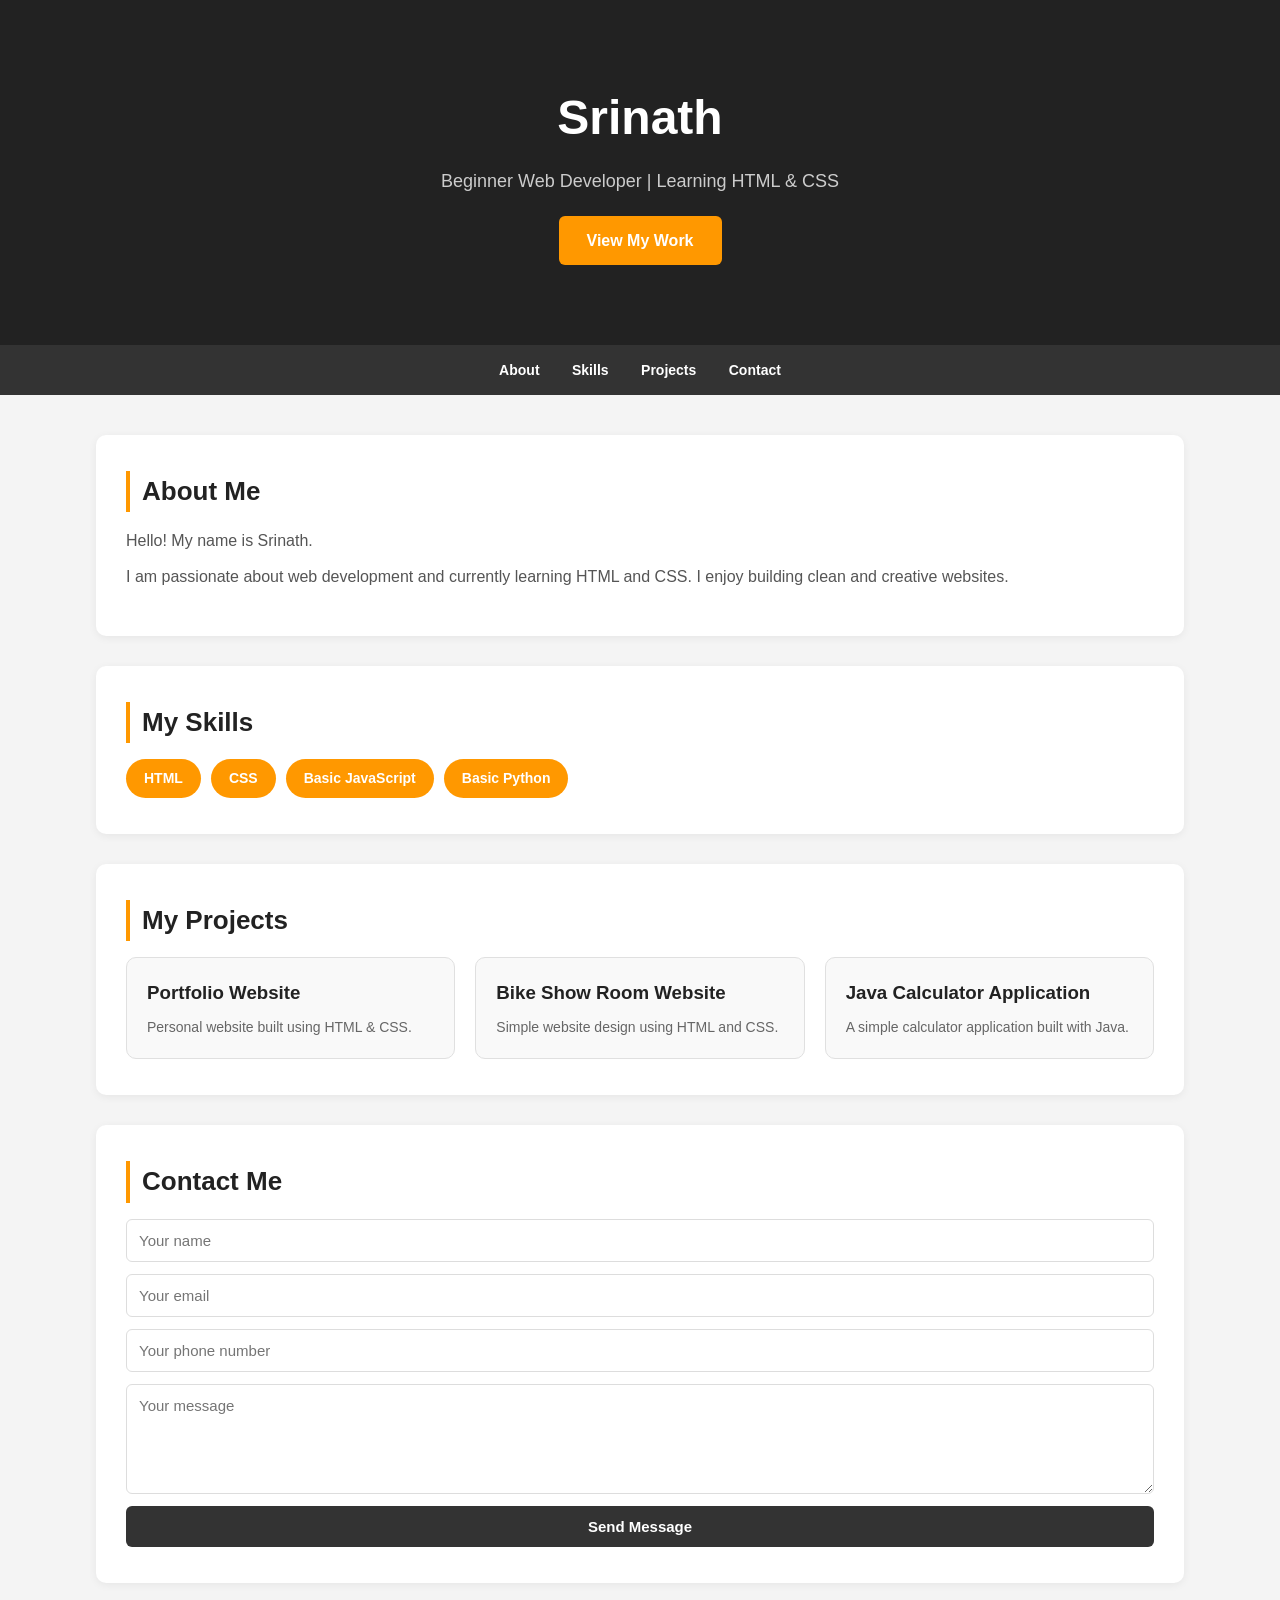
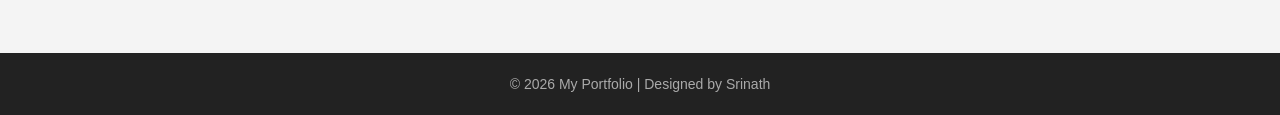
==== index.html @ c8b8d263 "Add files via upload" ====
<!DOCTYPE html>
<html lang="en">
<head>
  <meta charset="UTF-8"/>
  <meta name="viewport" content="width=device-width, initial-scale=1.0"/>
  <title>Srinath Portfolio</title>
  <link rel="stylesheet" href="port.css"/>
</head>
<body>

  <!-- HERO -->
  <header class="hero">
    <h1>Srinath</h1>
    <p>Beginner Web Developer | Learning HTML &amp; CSS</p>
    <a href="#projects" class="btn">View My Work</a>
  </header>

  <!-- NAV -->
  <nav>
    <a href="#about">About</a>
    <a href="#skills">Skills</a>
    <a href="#projects">Projects</a>
    <a href="#contact">Contact</a>
  </nav>

  <div class="container">

    <!-- ABOUT -->
    <section id="about">
      <h2>About Me</h2>
      <p>Hello! My name is Srinath.</p>
      <p>I am passionate about web development and currently learning HTML and CSS. I enjoy building clean and creative websites.</p>
    </section>

    <!-- SKILLS -->
    <section id="skills">
      <h2>My Skills</h2>
      <div class="skill-box">
        <div class="skill">HTML</div>
        <div class="skill">CSS</div>
        <div class="skill">Basic JavaScript</div>
        <div class="skill">Basic Python</div>
      </div>
    </section>

    <!-- PROJECTS -->
    <section id="projects">
      <h2>My Projects</h2>
      <div class="project-container">

        <a href="index.html" class="card">
          <h3>Portfolio Website</h3>
          <p>Personal website built using HTML &amp; CSS.</p>
        </a>

        <a href="Bike.html" class="card">
          <h3>Bike Show Room Website</h3>
          <p>Simple website design using HTML and CSS.</p>
        </a>

        <a href="DSK.html" class="card">
          <h3>Java Calculator Application</h3>
          <p>A simple calculator application built with Java.</p>
        </a>

      </div>
    </section>

    <!-- CONTACT -->
    <section id="contact">
      <h2>Contact Me</h2>
      <form>
        <input type="text" placeholder="Your name" required/>
        <input type="email" placeholder="Your email" required/>
        <input type="tel" placeholder="Your phone number" pattern="[0-9]{10}"/>
        <textarea rows="4" placeholder="Your message" required></textarea>
        <input type="submit" value="Send Message"/>
      </form>
    </section>

  </div>

  <!-- FOOTER -->
  <footer>
    <p>© 2026 My Portfolio | Designed by Srinath</p>
  </footer>

  <script>
    // 1. FORM SUBMIT — show a success message
    document.querySelector('form').addEventListener('submit', function(e) {
      e.preventDefault();
      alert('Thanks for your message! I will get back to you soon.');
      this.reset();
    });


    // 3. BACK TO TOP BUTTON — appears when you scroll down
    var backBtn = document.createElement('button');
    backBtn.textContent = '↑ Top';
    backBtn.style.cssText =
      'position:fixed; bottom:30px; right:30px; padding:10px 16px;' +
      'background:#ff9800; color:white; border:none; border-radius:6px;' +
      'font-weight:bold; cursor:pointer; display:none; font-size:14px;';
    document.body.appendChild(backBtn);

    window.addEventListener('scroll', function() {
      backBtn.style.display = window.scrollY > 300 ? 'block' : 'none';
    });

    backBtn.addEventListener('click', function() {
      window.scrollTo({ top: 0, behavior: 'smooth' });
    });

    // 4. SKILL CLICK — click a skill badge to highlight/unhighlight it
    document.querySelectorAll('.skill').forEach(function(skill) {
      skill.style.cursor = 'pointer';
      skill.addEventListener('click', function() {
        var isSelected = this.style.background === 'rgb(34, 34, 34)';
        this.style.background = isSelected ? '#ff9800' : '#222';
      });
    });
  </script>

</body>
</html>
---- port.css ----
* {
      margin: 0;
      padding: 0;
      box-sizing: border-box;
      font-family: Arial, Helvetica, sans-serif;
    }

    body {
      background: #f4f4f4;
      color: #333;
      line-height: 1.6;
    }

    /* HERO */
    .hero {
      background: #222;
      color: white;
      text-align: center;
      padding: 80px 20px;
    }

    .hero h1 {
      font-size: 48px;
      margin-bottom: 10px;
    }

    .hero p {
      font-size: 18px;
      color: #ccc;
    }

    .btn {
      display: inline-block;
      margin-top: 20px;
      padding: 12px 28px;
      background: #ff9800;
      color: white;
      text-decoration: none;
      border-radius: 6px;
      font-weight: bold;
      transition: background 0.3s;
    }

    .btn:hover {
      background: #e68900;
    }

    /* NAV */
    nav {
      background: #333;
      text-align: center;
      padding: 12px 20px;
      position: sticky;
      top: 0;
      z-index: 100;
    }

    nav a {
      color: white;
      text-decoration: none;
      margin: 0 14px;
      font-weight: bold;
      font-size: 14px;
      transition: color 0.3s;
    }

    nav a:hover {
      color: #ff9800;
    }

    /* CONTAINER */
    .container {
      width: 85%;
      max-width: 1100px;
      margin: auto;
      padding: 40px 0;
    }

    /* SECTIONS */
    section {
      background: white;
      margin-bottom: 30px;
      padding: 36px 30px;
      border-radius: 10px;
      box-shadow: 0 2px 8px rgba(0,0,0,0.06);
    }

    section h2 {
      font-size: 26px;
      margin-bottom: 16px;
      color: #222;
      border-left: 4px solid #ff9800;
      padding-left: 12px;
    }

    section p {
      color: #555;
      margin-bottom: 10px;
    }

    /* SKILLS */
    .skill-box {
      display: flex;
      flex-wrap: wrap;
      gap: 10px;
      margin-top: 10px;
    }

    .skill {
      background: #ff9800;
      color: white;
      padding: 8px 18px;
      border-radius: 20px;
      font-size: 14px;
      font-weight: bold;
    }

    /* PROJECTS */
    .project-container {
      display: grid;
      grid-template-columns: repeat(3, 1fr);
      gap: 20px;
      margin-top: 10px;
    }

    .card {
      background: #f9f9f9;
      padding: 20px;
      border-radius: 10px;
      border: 1px solid #e0e0e0;
      transition: transform 0.2s, box-shadow 0.2s;
      text-decoration: none;
      color: inherit;
      display: block;
    }

    .card:hover {
      transform: translateY(-4px);
      box-shadow: 0 6px 16px rgba(0,0,0,0.1);
    }

    .card h3 {
      color: #222;
      margin-bottom: 8px;
    }

    .card p {
      font-size: 14px;
      color: #666;
      margin: 0;
    }

    /* CONTACT FORM */
    form {
      display: flex;
      flex-direction: column;
      gap: 12px;
      margin-top: 10px;
    }

    form input,
    form textarea {
      padding: 12px;
      border: 1px solid #ddd;
      border-radius: 6px;
      font-size: 15px;
      outline: none;
      transition: border-color 0.3s;
    }

    form input:focus,
    form textarea:focus {
      border-color: #ff9800;
    }

    form textarea {
      resize: vertical;
      min-height: 110px;
    }

    form input[type="submit"] {
      background: #333;
      color: white;
      cursor: pointer;
      font-weight: bold;
      border: none;
      transition: background 0.3s;
    }

    form input[type="submit"]:hover {
      background: #ff9800;
    }

    /* FOOTER */
    footer {
      text-align: center;
      padding: 20px;
      background: #222;
      color: #aaa;
      font-size: 14px;
    }

    /* RESPONSIVE */
    @media (max-width: 900px) {
      .project-container {
        grid-template-columns: repeat(2, 1fr);
      }
    }

    @media (max-width: 600px) {
      .hero h1 {
        font-size: 32px;
      }

      .hero p {
        font-size: 15px;
      }

      nav a {
        display: inline-block;
        margin: 4px 8px;
        font-size: 13px;
      }

      .container {
        width: 94%;
      }

      section {
        padding: 24px 18px;
      }

      .project-container {
        grid-template-columns: 1fr;
      }

      .skill-box {
        justify-content: center;
      }
    }
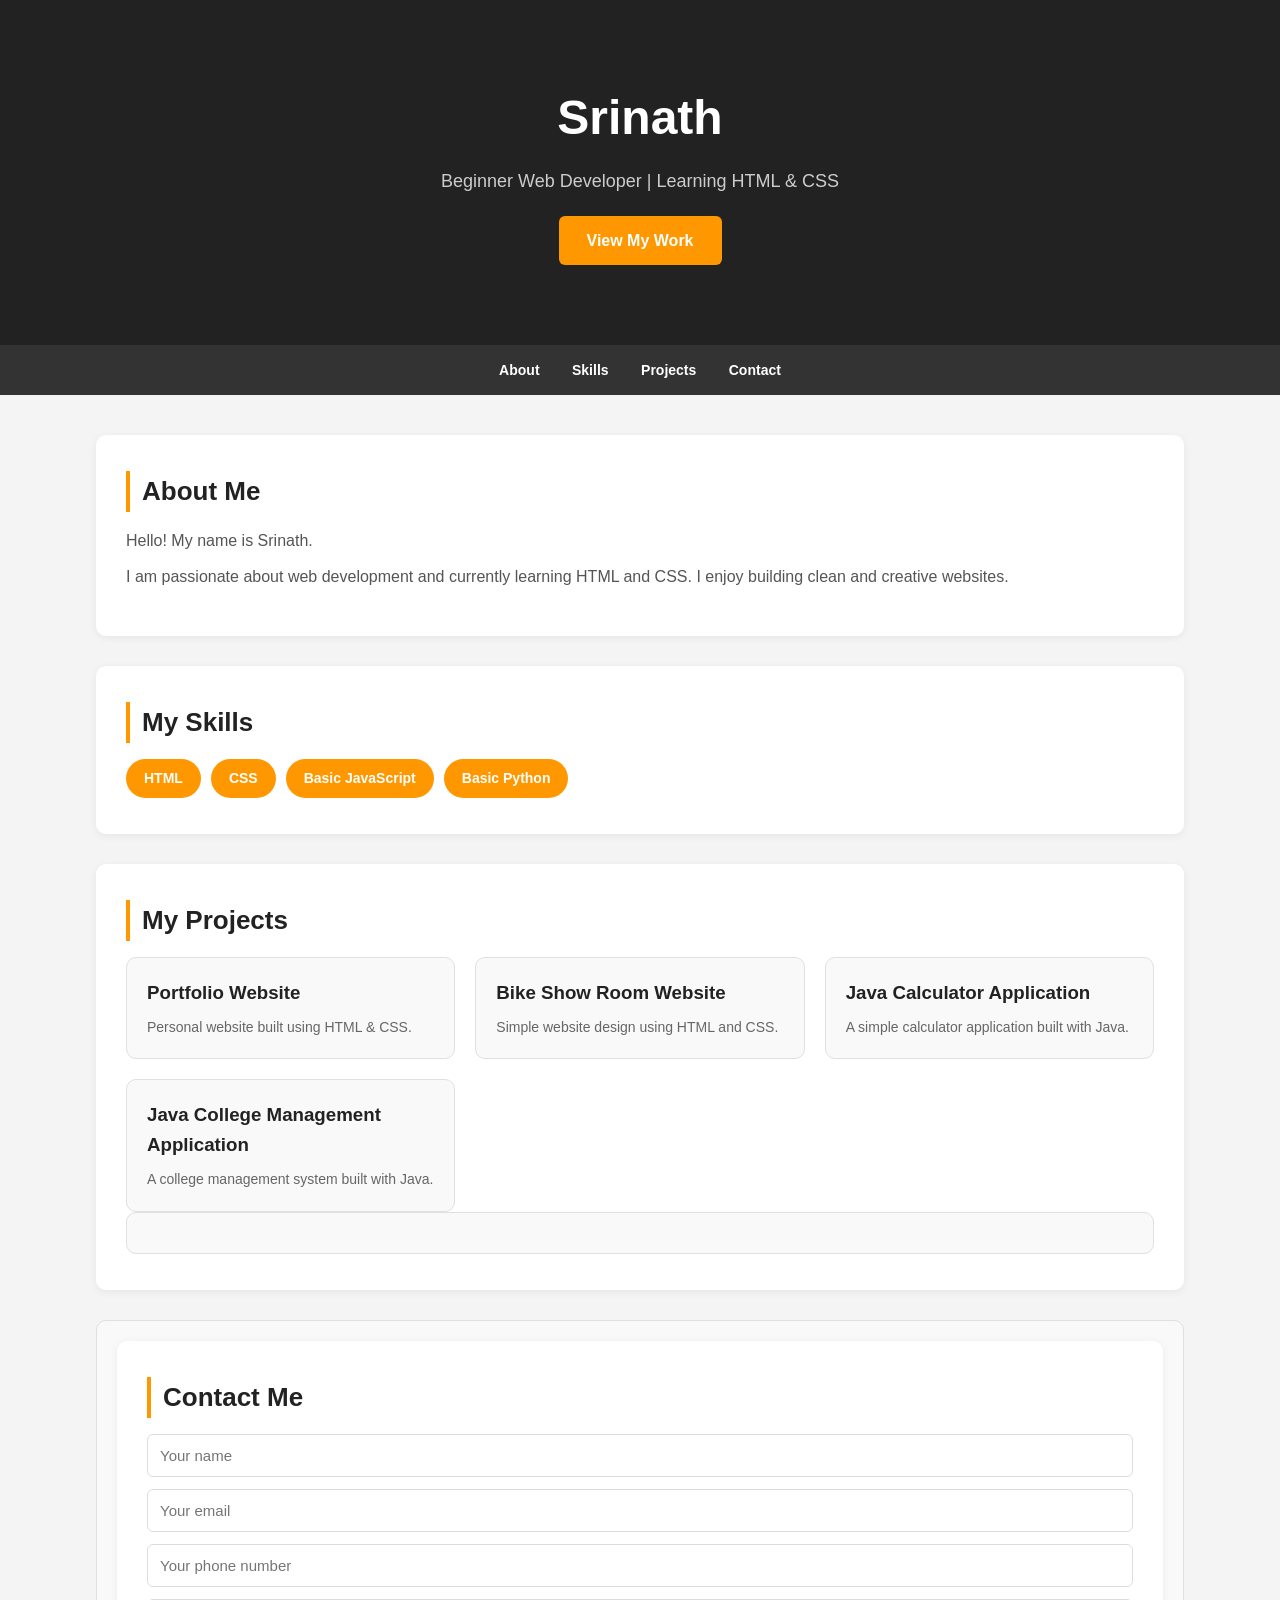
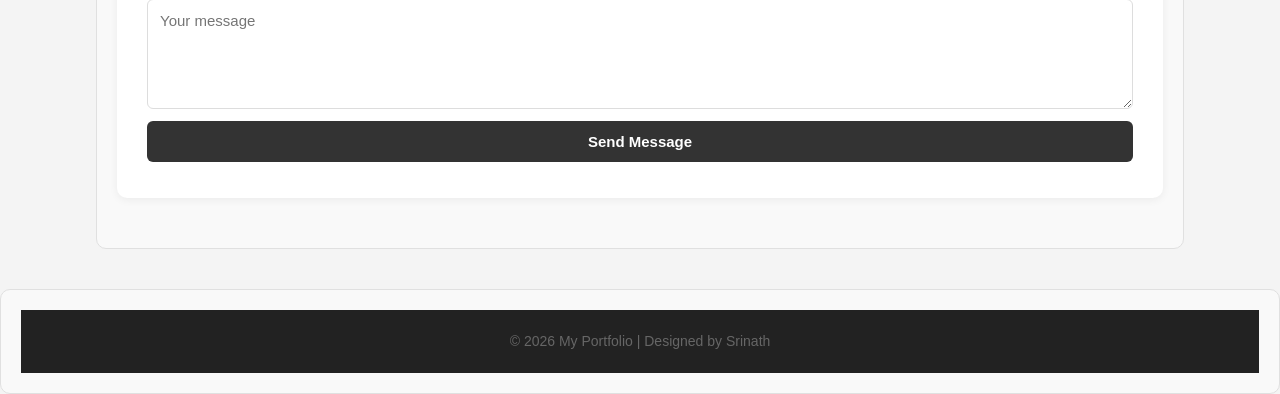
==== commit 371a49d1: "Add files via upload" ====
--- a/index.html
+++ b/index.html
@@ -63,6 +63,9 @@
           <p>A simple calculator application built with Java.</p>
         </a>
 
+        <a href="prok.html" class="card">
+          <h3>Java College Management Application</h3>
+          <p>A college management system built with Java.</p>
       </div>
     </section>
 
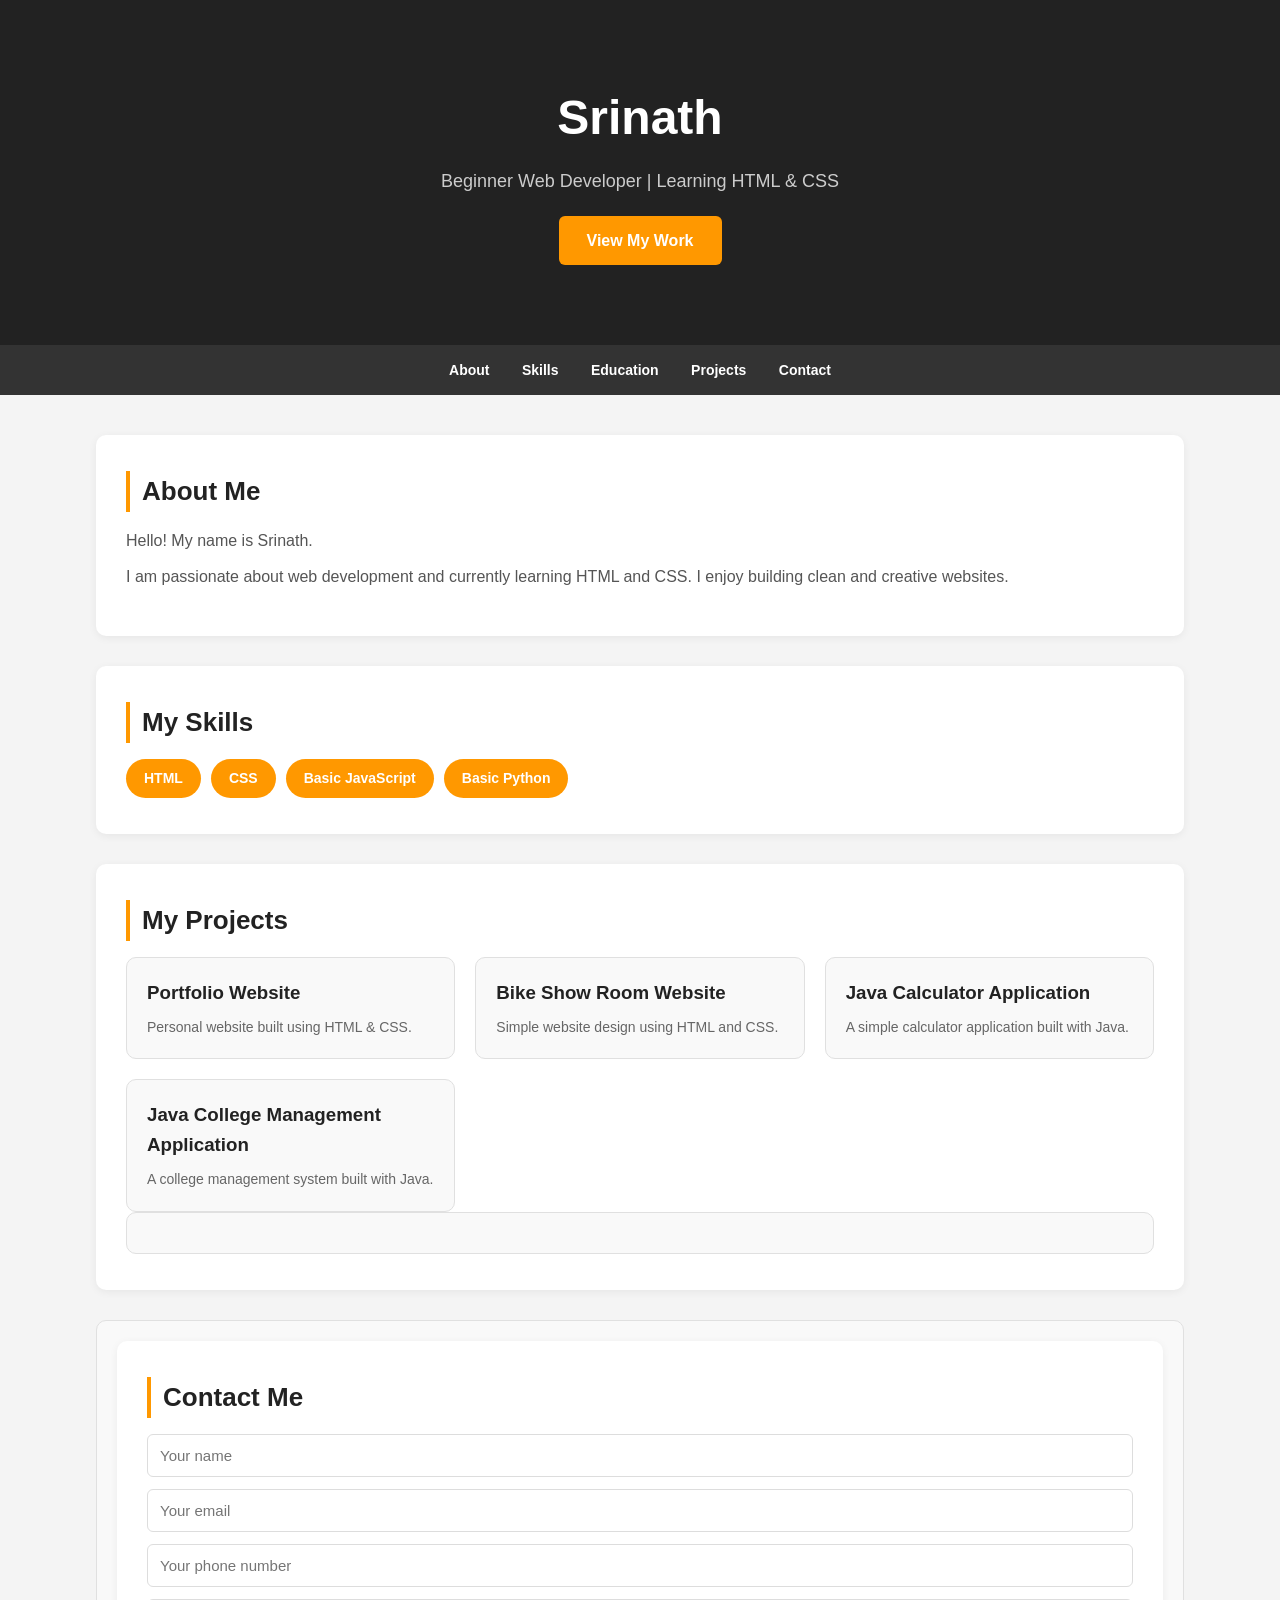
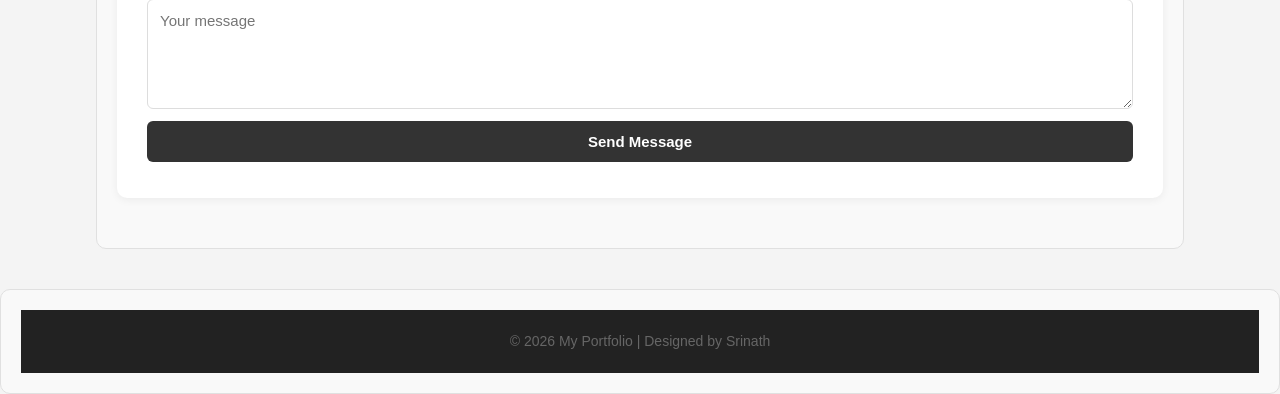
==== commit 078b1cfc: "Update index.html" ====
--- a/index.html
+++ b/index.html
@@ -17,10 +17,11 @@
 
   <!-- NAV -->
   <nav>
-    <a href="#about">About</a>
-    <a href="#skills">Skills</a>
-    <a href="#projects">Projects</a>
-    <a href="#contact">Contact</a>
+    <a href="about.html">About</a>
+    <a href="skills.html">Skills</a>
+    <a href="education.html">Education</a>
+    <a href="projects.html">Projects</a>
+    <a href="contact.html">Contact</a>
   </nav>
 
   <div class="container">
@@ -125,4 +126,6 @@
   </script>
 
 </body>
-</html>+
+</html>
+
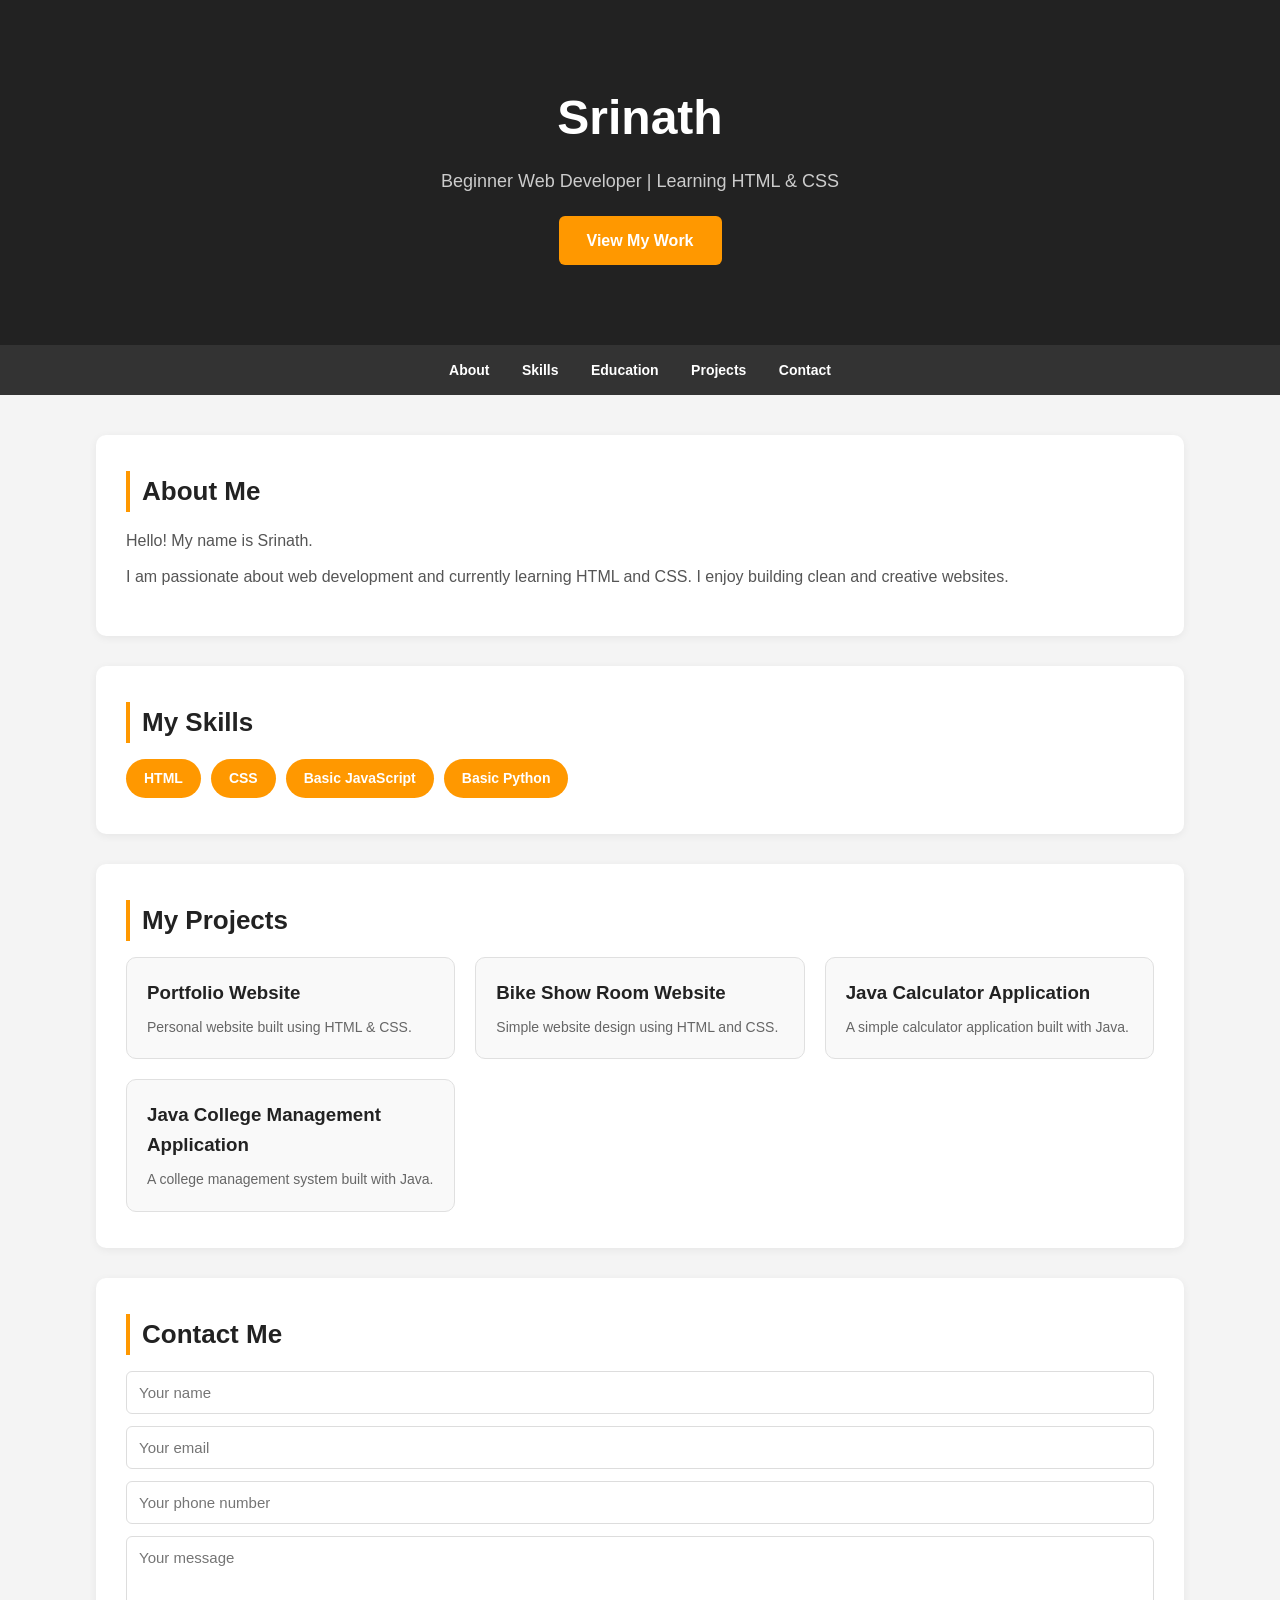
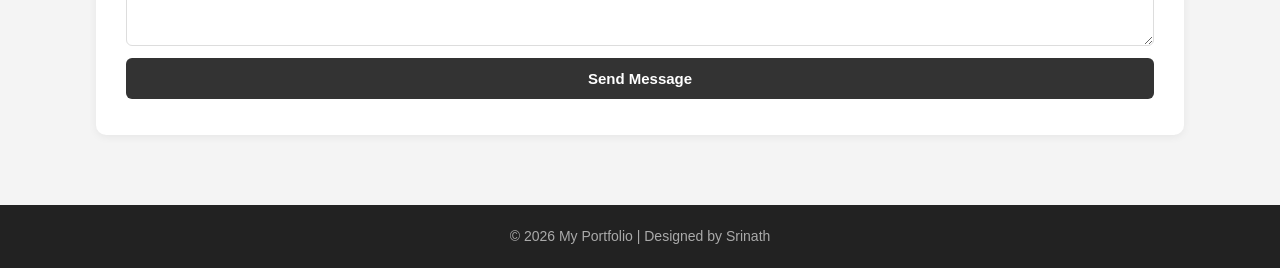
==== commit a612486c: "Fix HTML encoding issues in index.html" ====
--- a/index.html
+++ b/index.html
@@ -53,6 +53,7 @@
           <h3>Portfolio Website</h3>
           <p>Personal website built using HTML &amp; CSS.</p>
         </a>
+        
 
         <a href="Bike.html" class="card">
           <h3>Bike Show Room Website</h3>
@@ -67,6 +68,7 @@
         <a href="prok.html" class="card">
           <h3>Java College Management Application</h3>
           <p>A college management system built with Java.</p>
+          </a>
       </div>
     </section>
 
@@ -98,7 +100,7 @@
     });
 
 
-    // 3. BACK TO TOP BUTTON — appears when you scroll down
+    // 2. BACK TO TOP BUTTON — appears when you scroll down
     var backBtn = document.createElement('button');
     backBtn.textContent = '↑ Top';
     backBtn.style.cssText =
@@ -115,7 +117,7 @@
       window.scrollTo({ top: 0, behavior: 'smooth' });
     });
 
-    // 4. SKILL CLICK — click a skill badge to highlight/unhighlight it
+    // 3. SKILL CLICK — click a skill badge to highlight/unhighlight it
     document.querySelectorAll('.skill').forEach(function(skill) {
       skill.style.cursor = 'pointer';
       skill.addEventListener('click', function() {
